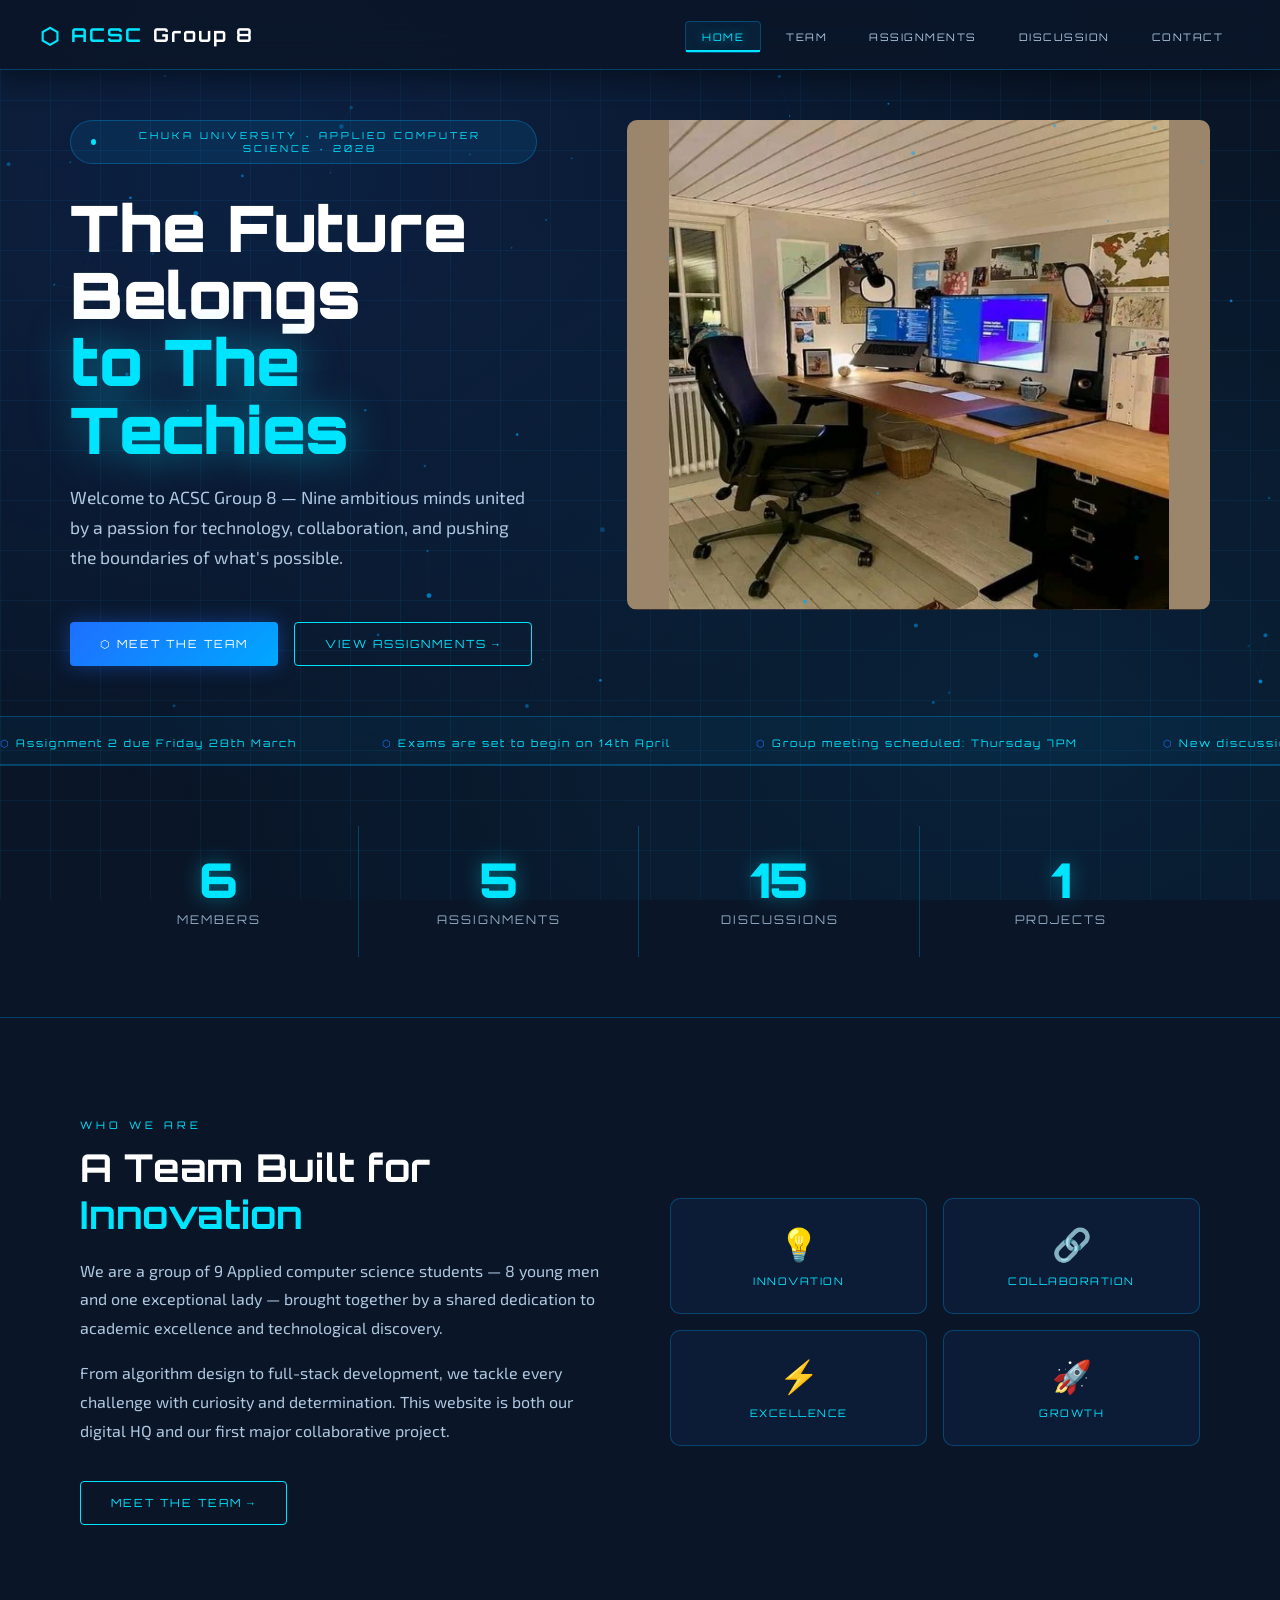
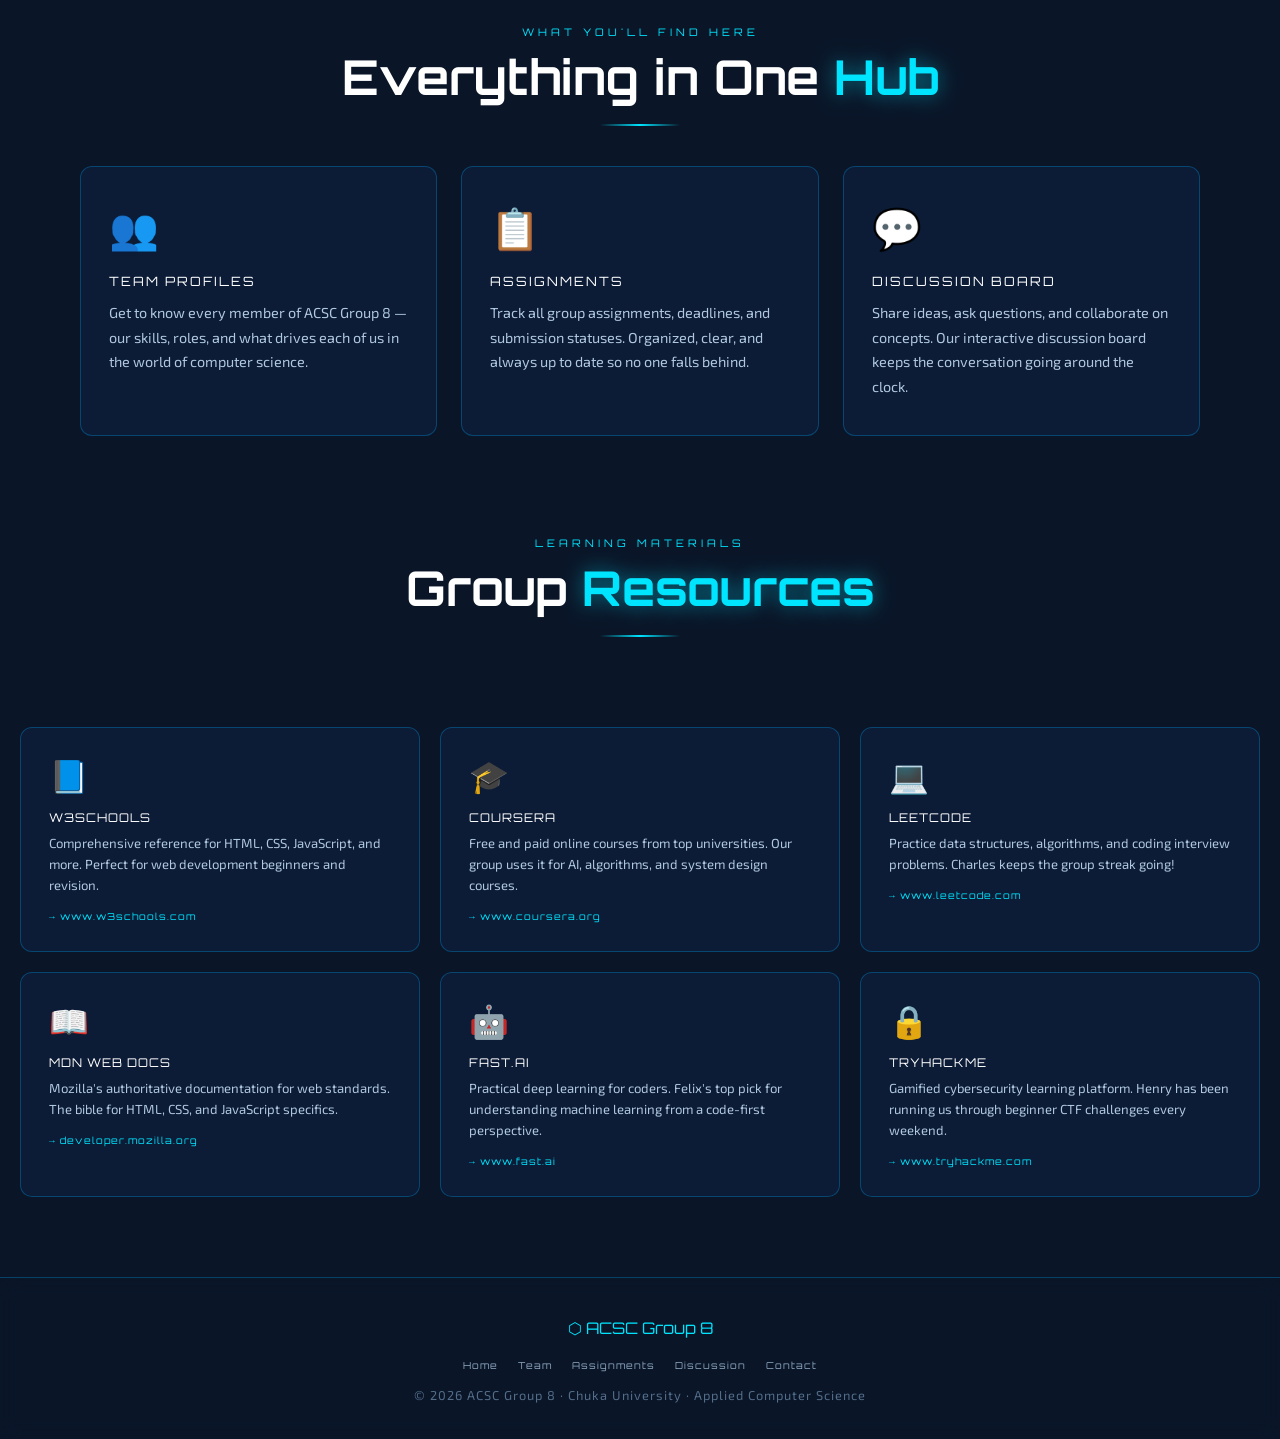
==== home/index.html @ db9ce021 "separated the pages into their own directories" ====
<!DOCTYPE html>
<html lang="en">
<head>
  <meta charset="UTF-8" />
  <meta name="viewport" content="width=device-width, initial-scale=1.0"/>
  <title>ACSC Group 8 | Home</title>
  <link rel="stylesheet" href="../style.css"/>
  <link rel="stylesheet" href="./home.css"/>
  
</head>
<body>

<!-- LOADING SCREEN -->
<div id="loading-screen">
  <div class="loader-hex">⬡</div>
  <div class="loader-text">INITIALIZING Website...</div>
  <div class="loader-bar"><div class="loader-bar-fill"></div></div>
</div>

<!-- NAVBAR -->
<nav>
  <a href="../home/index.html" class="nav-logo">ACSC<span>Group 8</span></a>
  <ul class="nav-links">
    <li><a href="../home/index.html" class="active">Home</a></li>
    <li><a href="../team/team.html">Team</a></li>
    <li><a href="../assignments/assignments.html">Assignments</a></li>
    <li><a href="../discussion/discussion.html">Discussion</a></li>
    <li><a href="../contact/contact.html">Contact</a></li>
  </ul>
  <div class="nav-hamburger">
    <span></span><span></span><span></span>
  </div>
</nav>

<main>
  <!-- HERO -->
  <section class="hero">
    <canvas id="hero-canvas"></canvas>
    <div class="hero-content">
      <div class="hero-badge">Chuka University · Applied Computer Science · 2028</div>
      <h1 class="hero-title">
        The Future Belongs<br>
        <span class="line-cyan">to The Techies</span>
      </h1>
      <p class="hero-subtitle">
        Welcome to ACSC Group 8 — Nine ambitious minds united by a passion for technology, 
        collaboration, and pushing the boundaries of what's possible.
      </p>
      <div class="hero-buttons">
        <a href="../team/team.html" class="btn btn-primary">⬡ Meet the Team</a>
        <a href="../assignments/assignments.html" class="btn btn-outline">View Assignments →</a>
      </div>
    </div>

    <div class="hero-right">
      <img class="hero-image" src="../images/d.PNG"/>
    </div>
   
  </section>

  <!-- TICKER -->
  <div class="ticker-wrap">
    <div class="ticker-content">
      <span class="ticker-item">Assignment 2 due Friday 28th March</span>
      <span class="ticker-item">Exams are set to begin on 14th April</span>
      <span class="ticker-item">Group meeting scheduled: Thursday 7PM</span>
      <span class="ticker-item">New discussion thread: Data Structures Review</span>
      <span class="ticker-item">Project milestone 1 completed ✓</span>
      <span class="ticker-item">CAT results posted on student portal</span>
      <span class="ticker-item">Welcome to ACSc Group 8 Official Website</span>
    </div>
  </div>

  <!-- STATS -->
  <section class="stats-section">
    <div class="container">
      <div class="stats-grid">
        <div class="stat-item reveal">
          <div class="stat-number"><span data-counter="9">0</span></div>
          <div class="stat-label">Members</div>
        </div>
        <div class="stat-item reveal" data-delay="100">
          <div class="stat-number"><span data-counter="8">0</span></div>
          <div class="stat-label">Assignments</div>
        </div>
        <div class="stat-item reveal" data-delay="200">
          <div class="stat-number"><span data-counter="24">0</span></div>
          <div class="stat-label">Discussions</div>
        </div>
        <div class="stat-item reveal" data-delay="300">
          <div class="stat-number"><span data-counter="3">0</span></div>
          <div class="stat-label">Projects</div>
        </div>
      </div>
    </div>
  </section>

  <!-- ABOUT PREVIEW -->
  <section class="page-section">
    <div class="container">
      <div class="about-preview">
        <div class="about-text reveal">
          <span class="section-tag">Who We Are</span>
          <h2>A Team Built for <span class="text-cyan">Innovation</span></h2>
          <p>We are a group of 9 Applied computer science students — 8 young men and one exceptional lady — brought together by a shared dedication to academic excellence and technological discovery.</p>
          <p>From algorithm design to full-stack development, we tackle every challenge with curiosity and determination. This website is both our digital HQ and our first major collaborative project.</p>
          <a href="team.html" class="btn btn-outline" style="margin-top:20px">Meet the Team →</a>
        </div>
        <div class="about-visual reveal" data-delay="200">
          <div class="about-card">
            <div class="about-card-icon">💡</div>
            <div class="about-card-title">Innovation</div>
          </div>
          <div class="about-card">
            <div class="about-card-icon">🔗</div>
            <div class="about-card-title">Collaboration</div>
          </div>
          <div class="about-card">
            <div class="about-card-icon">⚡</div>
            <div class="about-card-title">Excellence</div>
          </div>
          <div class="about-card">
            <div class="about-card-icon">🚀</div>
            <div class="about-card-title">Growth</div>
          </div>
        </div>
      </div>
    </div>
  </section>

  <!-- FEATURES -->
  <section class="page-section" style="padding-top:0">
    <div class="container">
      <div class="section-header reveal">
        <span class="section-tag">What You'll Find Here</span>
        <h2 class="section-title">Everything in One <span class="highlight">Hub</span></h2>
        <div class="section-line"></div>
      </div>
      <div class="features-grid">
        <div class="feature-card reveal">
          <span class="feature-icon">👥</span>
          <div class="feature-title">Team Profiles</div>
          <p class="feature-desc">Get to know every member of ACSC Group 8 — our skills, roles, and what drives each of us in the world of computer science.</p>
        </div>
        <div class="feature-card reveal" data-delay="150">
          <span class="feature-icon">📋</span>
          <div class="feature-title">Assignments</div>
          <p class="feature-desc">Track all group assignments, deadlines, and submission statuses. Organized, clear, and always up to date so no one falls behind.</p>
        </div>
        <div class="feature-card reveal" data-delay="300">
          <span class="feature-icon">💬</span>
          <div class="feature-title">Discussion Board</div>
          <p class="feature-desc">Share ideas, ask questions, and collaborate on concepts. Our interactive discussion board keeps the conversation going around the clock.</p>
        </div>
      </div>
    </div>
  </section>

  <!-- RESOURCES SECTION -->
    <div class="section-header reveal">
      <span class="section-tag">Learning Materials</span>
      <h2 class="section-title">Group <span class="highlight">Resources</span></h2>
      <div class="section-line"></div>
    </div>

    <div class="resources-grid">
      <a href="#" class="resource-card reveal">
        <span class="resource-icon">📘</span>
        <div class="resource-name">W3Schools</div>
        <p class="resource-desc">Comprehensive reference for HTML, CSS, JavaScript, and more. Perfect for web development beginners and revision.</p>
        <span class="resource-link">→ www.w3schools.com</span>
      </a>

      <a href="#" class="resource-card reveal" data-delay="100">
        <span class="resource-icon">🎓</span>
        <div class="resource-name">Coursera</div>
        <p class="resource-desc">Free and paid online courses from top universities. Our group uses it for AI, algorithms, and system design courses.</p>
        <span class="resource-link">→ www.coursera.org</span>
      </a>

      <a href="#" class="resource-card reveal" data-delay="200">
        <span class="resource-icon">💻</span>
        <div class="resource-name">LeetCode</div>
        <p class="resource-desc">Practice data structures, algorithms, and coding interview problems. Charles keeps the group streak going!</p>
        <span class="resource-link">→ www.leetcode.com</span>
      </a>

      <a href="#" class="resource-card reveal" data-delay="100">
        <span class="resource-icon">📖</span>
        <div class="resource-name">MDN Web Docs</div>
        <p class="resource-desc">Mozilla's authoritative documentation for web standards. The bible for HTML, CSS, and JavaScript specifics.</p>
        <span class="resource-link">→ developer.mozilla.org</span>
      </a>

      <a href="#" class="resource-card reveal" data-delay="200">
        <span class="resource-icon">🤖</span>
        <div class="resource-name">Fast.ai</div>
        <p class="resource-desc">Practical deep learning for coders. Felix's top pick for understanding machine learning from a code-first perspective.</p>
        <span class="resource-link">→ www.fast.ai</span>
      </a>

      <a href="#" class="resource-card reveal" data-delay="300">
        <span class="resource-icon">🔒</span>
        <div class="resource-name">TryHackMe</div>
        <p class="resource-desc">Gamified cybersecurity learning platform. Henry has been running us through beginner CTF challenges every weekend.</p>
        <span class="resource-link">→ www.tryhackme.com</span>
      </a>
    </div>
</main>

<!-- FOOTER -->
<footer>
  <span class="footer-logo">⬡ ACSC Group 8</span>
  <ul class="footer-links">
    <li><a href="index.html">Home</a></li>
    <li><a href="../team/team.html">Team</a></li>
    <li><a href="../assignments/assignments.html">Assignments</a></li>
    <li><a href="../discussion/discussion.html">Discussion</a></li>
    <li><a href="../contact//contact.html">Contact</a></li>
  </ul>
  <p>© 2026 ACSC Group 8 · Chuka University · Applied Computer Science </p>
</footer>

<script src="../script.js"></script>
<script>
  initParticles('hero-canvas');
</script>
</body>
</html>
---- style.css ----
/* ============================================
   NEXGEN CS GROUP - Shared Stylesheet
   Colors: Blue, Slate, White | Futuristic Theme
   ============================================ */

@import url('https://fonts.googleapis.com/css2?family=Orbitron:wght@400;600;700;900&family=Exo+2:wght@300;400;500;600&display=swap');

:root {
  --blue-deep: #0a1628;
  --blue-dark: #0d1f3c;
  --blue-mid: #1a3a6b;
  --blue-bright: #1e6fff;
  --blue-electric: #00a8ff;
  --blue-glow: #4fc3f7;
  --slate-dark: #1c2b3a;
  --slate-mid: #2d4a6b;
  --slate-light: #546e8a;
  --slate-pale: #8fa8c0;
  --white: #ffffff;
  --white-dim: #e8f4ff;
  --white-muted: #b0c8e0;
  --accent-cyan: #00e5ff;
  --accent-gold: #ffd54f;
  --grid-line: rgba(0, 168, 255, 0.08);
  --glow-shadow: 0 0 20px rgba(0, 168, 255, 0.1);
  --card-bg: rgba(13, 31, 60, 0.7);
  --glass: rgba(26, 58, 107, 0.3);
  --border-glow: rgba(0, 168, 255, 0.3);
  --font-display: 'Orbitron', monospace;
  --font-body: 'Exo 2', sans-serif;
}

* {
  margin: 0;
  padding: 0;
  box-sizing: border-box;
}

html {
  scroll-behavior: smooth;
}

body {
  font-family: var(--font-body);
  background-color: var(--blue-deep);
  color: var(--white-dim);
  min-height: 100vh;
  overflow-x: hidden;
  position: relative;
}

/* ---- ANIMATED GRID BACKGROUND ---- */
body::before {
  content: '';
  position: fixed;
  inset: 0;
  background-image:
    linear-gradient(var(--grid-line) 1px, transparent 0.5px),
    linear-gradient(90deg, var(--grid-line) 1px, transparent 0.5px);
  background-size: 50px 50px;
  
  pointer-events: none;
  z-index: 0;
}

body::after {
  content: '';
  position: fixed;
  inset: 0;
  background: radial-gradient(ellipse at 20% 20%, rgba(30, 111, 255, 0.12) 0%, transparent 60%),
              radial-gradient(ellipse at 80% 80%, rgba(0, 168, 255, 0.08) 0%, transparent 60%);
  pointer-events: none;
  z-index: 0;
}

@keyframes gridMove {
  0% { transform: translate(0, 0); }
  100% { transform: translate(50px, 50px); }
}

/* ---- NAVBAR ---- */
nav {
  position: fixed;
  top: 0;
  left: 0;
  right: 0;
  z-index: 1000;
  display: flex;
  align-items: center;
  justify-content: space-between;
  padding: 0 40px;
  height: 70px;
  background: rgba(10, 22, 40, 0.9);
  backdrop-filter: blur(20px);
  border-bottom: 1px solid var(--border-glow);
  box-shadow: 0 4px 30px rgba(0, 0, 0, 0.5);
}

.nav-logo {
  font-family: var(--font-display);
  font-size: 1.2rem;
  font-weight: 700;
  color: var(--accent-cyan);
  text-decoration: none;
  letter-spacing: 2px;
  display: flex;
  align-items: center;
  gap: 10px;
}

.nav-logo span {
  color: var(--white);
}

.nav-logo::before {
  content: '⬡';
  font-size: 1.4rem;
  animation: pulse 2s ease-in-out infinite;
}

@keyframes pulse {
  0%, 100% { opacity: 1; transform: scale(1); }
  50% { opacity: 0.6; transform: scale(0.9); }
}

.nav-links {
  display: flex;
  list-style: none;
  gap: 8px;
}

.nav-links a {
  font-family: var(--font-display);
  font-size: 0.65rem;
  letter-spacing: 1.5px;
  color: var(--white-muted);
  text-decoration: none;
  padding: 8px 16px;
  border: 1px solid transparent;
  border-radius: 4px;
  transition: all 0.3s ease;
  text-transform: uppercase;
  position: relative;
  overflow: hidden;
}

.nav-links a::before {
  content: '';
  position: absolute;
  bottom: 0;
  left: 0;
  width: 0;
  height: 2px;
  background: var(--accent-cyan);
  transition: width 0.3s ease;
}

.nav-links a:hover::before,
.nav-links a.active::before {
  width: 100%;
}

.nav-links a:hover,
.nav-links a.active {
  color: var(--accent-cyan);
  border-color: var(--border-glow);
  background: rgba(0, 168, 255, 0.08);
  text-shadow: 0 0 10px rgba(0, 229, 255, 0.5);
}

.nav-hamburger {
  display: none;
  flex-direction: column;
  gap: 5px;
  cursor: pointer;
  padding: 5px;
}

.nav-hamburger span {
  display: block;
  width: 25px;
  height: 2px;
  background: var(--accent-cyan);
  transition: all 0.3s;
}

/* ---- MAIN CONTENT WRAPPER ---- */
main {
  position: relative;
  z-index: 1;
  padding-top: 70px;
  min-height: 100vh;
}

/* ---- SECTION HEADERS ---- */
.section-header {
  text-align: center;
  margin-bottom: 40px;
}

.section-tag {
  font-family: var(--font-display);
  font-size: 0.65rem;
  letter-spacing: 4px;
  color: var(--accent-cyan);
  text-transform: uppercase;
  display: block;
  margin-bottom: 12px;
}

.section-title {
  font-family: var(--font-display);
  font-size: clamp(1.8rem, 4vw, 3rem);
  font-weight: 700;
  color: var(--white);
  line-height: 1.1;
}

.section-title .highlight {
  color: var(--accent-cyan);
  text-shadow: 0 0 20px rgba(0, 229, 255, 0.5);
}

.section-line {
  width: 80px;
  height: 2px;
  background: linear-gradient(90deg, transparent, var(--accent-cyan), transparent);
  margin: 20px auto 0;
}

/* ---- GLASS CARDS ---- */
.card {
  background: var(--card-bg);
  border: 1px solid var(--border-glow);
  border-radius: 12px;
  padding: 30px;
  backdrop-filter: blur(10px);
  transition: all 0.4s ease;
  position: relative;
  overflow: hidden;
}

.card::before {
  content: '';
  position: absolute;
  top: 0;
  left: 0;
  right: 0;
  height: 2px;
  background: linear-gradient(90deg, transparent, var(--accent-cyan), transparent);
  opacity: 0;
  transition: opacity 0.4s;
}

.card:hover {
  border-color: var(--blue-glow);
  box-shadow: var(--glow-shadow), 0 8px 40px rgba(0,0,0,0.4);
  transform: translateY(-4px);
}

.card:hover::before {
  opacity: 1;
}

/* ---- BUTTONS ---- */
.btn {
  font-family: var(--font-display);
  font-size: 0.7rem;
  letter-spacing: 2px;
  text-transform: uppercase;
  padding: 14px 30px;
  border-radius: 4px;
  border: none;
  cursor: pointer;
  text-decoration: none;
  display: inline-flex;
  align-items: center;
  gap: 10px;
  transition: all 0.3s ease;
  position: relative;
  overflow: hidden;
}

.btn-primary {
  background: linear-gradient(135deg, var(--blue-bright), var(--blue-electric));
  color: white;
  box-shadow: 0 0 20px rgba(30, 111, 255, 0.4);
}

.btn-primary:hover {
  box-shadow: 0 0 35px rgba(30, 111, 255, 0.3), 0 4px 15px rgba(0,0,0,0.3);
  
}

.btn-outline {
  background: transparent;
  color: var(--accent-cyan);
  border: 1px solid var(--accent-cyan);
}

.btn-outline:hover {
  background: rgba(0, 229, 255, 0.1);
  box-shadow: 0 0 20px rgba(0, 229, 255, 0.2);
}

/* ---- FOOTER ---- */
footer {
  position: relative;
  z-index: 1;
  text-align: center;
  padding: 40px;
  border-top: 1px solid var(--border-glow);
  background: rgba(10, 22, 40, 0.8);
  backdrop-filter: blur(10px);
}

footer p {
  font-size: 0.8rem;
  color: var(--slate-light);
  letter-spacing: 1px;
}

footer .footer-logo {
  font-family: var(--font-display);
  font-size: 1rem;
  color: var(--accent-cyan);
  margin-bottom: 12px;
  display: block;
}

footer .footer-links {
  display: flex;
  justify-content: center;
  gap: 20px;
  margin: 15px 0;
  list-style: none;
}

footer .footer-links a {
  font-size: 0.75rem;
  color: var(--slate-pale);
  text-decoration: none;
  transition: color 0.3s;
  letter-spacing: 1px;
  font-family: var(--font-display);
  font-size: 0.6rem;
}

footer .footer-links a:hover {
  color: var(--accent-cyan);
}

/* ---- ANIMATIONS ---- */
@keyframes fadeInUp {
  from { opacity: 0; transform: translateY(30px); }
  to { opacity: 1; transform: translateY(0); }
}

@keyframes fadeInLeft {
  from { opacity: 0; transform: translateX(-30px); }
  to { opacity: 1; transform: translateX(0); }
}

@keyframes fadeInRight {
  from { opacity: 0; transform: translateX(30px); }
  to { opacity: 1; transform: translateX(0); }
}

@keyframes scanline {
  0% { transform: translateY(-100%); }
  100% { transform: translateY(100vh); }
}

@keyframes float {
  0%, 100% { transform: translateY(0px); }
  50% { transform: translateY(-10px); }
}

@keyframes glitch {
  0%, 100% { text-shadow: 0 0 10px var(--accent-cyan); transform: translateX(0); }
  20% { text-shadow: -2px 0 rgba(255,0,0,0.6), 2px 0 rgba(0,255,255,0.6); transform: translateX(-2px); }
  40% { text-shadow: 2px 0 rgba(255,0,0,0.6), -2px 0 rgba(0,255,255,0.6); transform: translateX(2px); }
  60% { text-shadow: 0 0 10px var(--accent-cyan); transform: translateX(0); }
}

@keyframes spin {
  from { transform: rotate(0deg); }
  to { transform: rotate(360deg); }
}

@keyframes blink {
  0%, 100% { opacity: 1; }
  50% { opacity: 0; }
}

/* ---- SCROLL REVEAL CLASSES ---- */
.reveal {
  opacity: 0;
  transform: translateY(30px);
  transition: all 0.7s ease;
}
.reveal.visible {
  opacity: 1;
  transform: translateY(0);
}

/* ---- UTILITY ---- */
.container {
  max-width: 1200px;
  margin: 0 auto;
  padding: 0 40px;
}

.page-section {
  padding: 100px 0;
}

.text-cyan { color: var(--accent-cyan); }
.text-muted { color: var(--slate-pale); }

/* ---- RESPONSIVE ---- */
@media (max-width: 768px) {
  nav { padding: 0 20px; }
  .container { padding: 0 20px; }
  .page-section { padding: 60px 0; }
  
  .nav-links {
    display: none;
    position: absolute;
    top: 70px;
    left: 0;
    right: 0;
    flex-direction: column;
    background: rgba(10, 22, 40, 0.98);
    padding: 20px;
    border-bottom: 1px solid var(--border-glow);
  }
  
  .nav-links.open {
    display: flex;
  }
  
  .nav-hamburger {
    display: flex;
  }
}

/* ---- SCROLLBAR ---- */
::-webkit-scrollbar { width: 6px; }
::-webkit-scrollbar-track { background: var(--blue-deep); }
::-webkit-scrollbar-thumb { background: var(--blue-mid); border-radius: 3px; }
::-webkit-scrollbar-thumb:hover { background: var(--blue-electric); }

/* ---- LOADING SCREEN ---- */
#loading-screen {
  position: fixed;
  inset: 0;
  background: var(--blue-deep);
  z-index: 9999;
  display: flex;
  flex-direction: column;
  align-items: center;
  justify-content: center;
  transition: opacity 0.5s ease, visibility 0.5s ease;
}

#loading-screen.hidden {
  opacity: 0;
  visibility: hidden;
}

.loader-hex {
  font-size: 4rem;
  color: var(--accent-cyan);
  animation: spin 2s linear infinite;
  margin-bottom: 20px;
}

.loader-text {
  font-family: var(--font-display);
  font-size: 0.7rem;
  letter-spacing: 4px;
  color: var(--slate-pale);
  animation: blink 1s ease infinite;
}

.loader-bar {
  width: 200px;
  height: 2px;
  background: var(--slate-dark);
  margin-top: 20px;
  border-radius: 2px;
  overflow: hidden;
}

.loader-bar-fill {
  height: 100%;
  background: linear-gradient(90deg, var(--blue-bright), var(--accent-cyan));
  animation: loadFill 1.5s ease forwards;
}

@keyframes loadFill {
  from { width: 0; }
  to { width: 100%; }
}
---- home/home.css ----
.hero {
      min-height: screen;
      display: flex;
      align-items: start;
      justify-content: center;
	  gap: 30px;
      position: relative;
      overflow: hidden;
      padding: 20px 40px;
    }

    #hero-canvas {
      position: absolute;
      inset: 0;
      width: 100%;
      height: 100%;
    }

    .hero-content {
      position: relative;
      z-index: 2;
      text-align: center;
      max-width: 900px;
	  padding: 30px;
	  display: flex;
	  flex-direction:column;
	  align-items: start;
    }

    .hero-badge {
      display: inline-flex;
      align-items: center;
      gap: 8px;
      background: rgba(0, 168, 255, 0.1);
      border: 1px solid var(--border-glow);
      border-radius: 50px;
      padding: 8px 20px;
      font-family: var(--font-display);
      font-size: 0.6rem;
      letter-spacing: 3px;
      color: var(--accent-cyan);
      text-transform: uppercase;
      margin-bottom: 30px;
      animation: fadeInUp 0.8s ease both;
    }

    .hero-badge::before {
      content: '';
      width: 6px;
      height: 6px;
      background: var(--accent-cyan);
      border-radius: 50%;
      animation: pulse 1.5s ease infinite;
    }

    .hero-title {
      font-family: var(--font-display);
      font-size: clamp(2.5rem, 7vw, 4rem);
      font-weight: 900;
      color: var(--white);
      line-height: 1.05;
      margin-bottom: 20px;
      animation: fadeInUp 0.8s 0.2s ease both;
	  text-align: left;
    }

    .hero-title .line-cyan {
      display: block;
      color: var(--accent-cyan);
      text-shadow: 0 0 40px rgba(0, 229, 255, 0.5);
      animation: glitch 8s 3s ease infinite;
    }

    .hero-subtitle {
      font-size: 1.1rem;
      color: var(--white-muted);
      margin-bottom: 50px;
      line-height: 1.7;
      max-width: 600px;
      margin-left: auto;
      margin-right: auto;
      animation: fadeInUp 0.8s 0.4s ease both;
	  text-align: left;
    }

    .hero-buttons {
      display: flex;
      gap: 16px;
      justify-content: center;
      flex-wrap: wrap;
      animation: fadeInUp 0.8s 0.6s ease both;
    }

    .hero-scroll {
      position: absolute;
      bottom: 40px;
      left: 50%;
      transform: translateX(-50%);
      z-index: 2;
      display: flex;
      flex-direction: column;
      align-items: center;
      gap: 8px;
      animation: float 2s ease-in-out infinite;
    }

    .hero-scroll span {
      font-family: var(--font-display);
      font-size: 0.55rem;
      letter-spacing: 3px;
      color: var(--slate-pale);
      text-transform: uppercase;
    }

    .hero-right{
		display:flex;
		padding:30px;
		max-height:550px;
	}
	.hero-image{
		border-radius: 10px;
	}

    @keyframes bounce {
      0%, 100% { transform: rotate(45deg) translate(0,0); opacity: 1; }
      50% { transform: rotate(45deg) translate(4px, 4px); opacity: 0.5; }
    }

    /* ---- STATS ---- */
    .stats-section {
      padding: 60px 0;
      border-top: 1px solid var(--border-glow);
      border-bottom: 1px solid var(--border-glow);
    }

    .stats-grid {
      display: grid;
      grid-template-columns: repeat(4, 1fr);
      gap: 2px;
    }

    .stat-item {
      text-align: center;
      padding: 30px;
      border-right: 1px solid var(--border-glow);
    }

    .stat-item:last-child { border-right: none; }

    .stat-number {
      font-family: var(--font-display);
      font-size: 3rem;
      font-weight: 900;
      color: var(--accent-cyan);
      text-shadow: 0 0 20px rgba(0, 229, 255, 0.4);
      line-height: 1;
      margin-bottom: 8px;
    }

    .stat-label {
      font-size: 0.75rem;
      letter-spacing: 2px;
      color: var(--slate-pale);
      text-transform: uppercase;
      font-family: var(--font-display);
    }

    /* ---- ABOUT PREVIEW ---- */
    .about-preview {
      display: grid;
      grid-template-columns: 1fr 1fr;
      gap: 60px;
      align-items: center;
    }

    .about-text h2 {
      font-family: var(--font-display);
      font-size: clamp(1.5rem, 3vw, 2.5rem);
      color: var(--white);
      margin-bottom: 20px;
      line-height: 1.2;
    }

    .about-text p {
      color: var(--white-muted);
      line-height: 1.8;
      margin-bottom: 16px;
    }

    .about-visual {
      display: grid;
      grid-template-columns: 1fr 1fr;
      gap: 16px;
    }

    .about-card {
      background: var(--card-bg);
      border: 1px solid var(--border-glow);
      border-radius: 10px;
      padding: 25px 20px;
      text-align: center;
      transition: all 0.3s;
    }

    .about-card:hover {
      border-color: var(--accent-cyan);
      box-shadow: 0 0 20px rgba(0, 229, 255, 0.15);
      transform: translateY(-3px);
    }

    .about-card-icon {
      font-size: 2rem;
      margin-bottom: 10px;
    }

    .about-card-title {
      font-family: var(--font-display);
      font-size: 0.65rem;
      letter-spacing: 1.5px;
      color: var(--accent-cyan);
      text-transform: uppercase;
    }

    .about-card-span {
      grid-column: 1 / -1;
    }

    /* ---- FEATURES ---- */
    .features-grid {
      display: grid;
      grid-template-columns: repeat(3, 1fr);
      gap: 24px;
    }

    .feature-card {
      background: var(--card-bg);
      border: 1px solid var(--border-glow);
      border-radius: 12px;
      padding: 36px 28px;
      transition: all 0.4s;
      position: relative;
      overflow: hidden;
    }

    .feature-card::after {
      content: '';
      position: absolute;
      bottom: 0;
      left: 0;
      width: 0;
      height: 3px;
      background: linear-gradient(90deg, var(--blue-bright), var(--accent-cyan));
      transition: width 0.4s ease;
    }

    .feature-card:hover::after { width: 100%; }

    .feature-card:hover {
      border-color: var(--blue-glow);
      box-shadow: var(--glow-shadow);
      
    }

    .feature-icon {
      font-size: 2.5rem;
      margin-bottom: 20px;
      display: block;
    }

    .feature-title {
      font-family: var(--font-display);
      font-size: 0.8rem;
      letter-spacing: 2px;
      color: var(--white);
      text-transform: uppercase;
      margin-bottom: 12px;
    }

    .feature-desc {
      font-size: 0.9rem;
      color: var(--white-muted);
      line-height: 1.7;
    }

    /* ---- ANNOUNCEMENT TICKER ---- */
    .ticker-wrap {
      background: rgba(0, 168, 255, 0.05);
      border-top: 1px solid var(--border-glow);
      border-bottom: 1px solid var(--border-glow);
      padding: 14px 0;
      overflow: hidden;
      white-space: nowrap;
    }

    .ticker-content {
      display: inline-block;
      animation: ticker 25s linear infinite;
      font-family: var(--font-display);
      font-size: 0.65rem;
      letter-spacing: 2px;
      color: var(--accent-cyan);
    }

    .ticker-item {
      margin-right: 80px;
    }

    .ticker-item::before {
      content: '⬡ ';
      color: var(--blue-bright);
    }

    @keyframes ticker {
      from { transform: translateX(100vw); }
      to { transform: translateX(-100%); }
    }

    @media (max-width: 768px) {
      .stats-grid { grid-template-columns: repeat(2, 1fr); }
      .stat-item { border-right: none; border-bottom: 1px solid var(--border-glow); }
      .about-preview { grid-template-columns: 1fr; gap: 40px; }
      .features-grid { grid-template-columns: 1fr; }
    }

	/* ---- RESOURCES ---- */
    .resources-grid {
      display: grid;
      grid-template-columns: repeat(3, 1fr);
      gap: 20px;
      margin-bottom: 30px;
	  padding: 50px 20px;
    }

    .resource-card {
      background: var(--card-bg);
      border: 1px solid var(--border-glow);
      border-radius: 12px;
      padding: 28px;
      transition: all 0.3s;
      text-decoration: none;
      display: block;
    }

    .resource-card:hover {
      border-color: var(--blue-glow);
      box-shadow: var(--glow-shadow);
	  
     
    }

    .resource-icon {
      font-size: 2rem;
      margin-bottom: 14px;
      display: block;
    }

    .resource-name {
      font-family: var(--font-display);
      font-size: 0.75rem;
      letter-spacing: 1px;
      color: var(--white);
      text-transform: uppercase;
      margin-bottom: 8px;
    }

    .resource-desc {
      font-size: 0.82rem;
      color: var(--white-muted);
      line-height: 1.6;
    }

    .resource-link {
      font-family: var(--font-display);
      font-size: 0.6rem;
      letter-spacing: 1px;
      color: var(--accent-cyan);
      margin-top: 14px;
      display: block;
    }

    @media (max-width: 768px) {
      .contact-layout { grid-template-columns: 1fr; }
      .form-row { grid-template-columns: 1fr; }
      .resources-grid { grid-template-columns: 1fr; }
    }
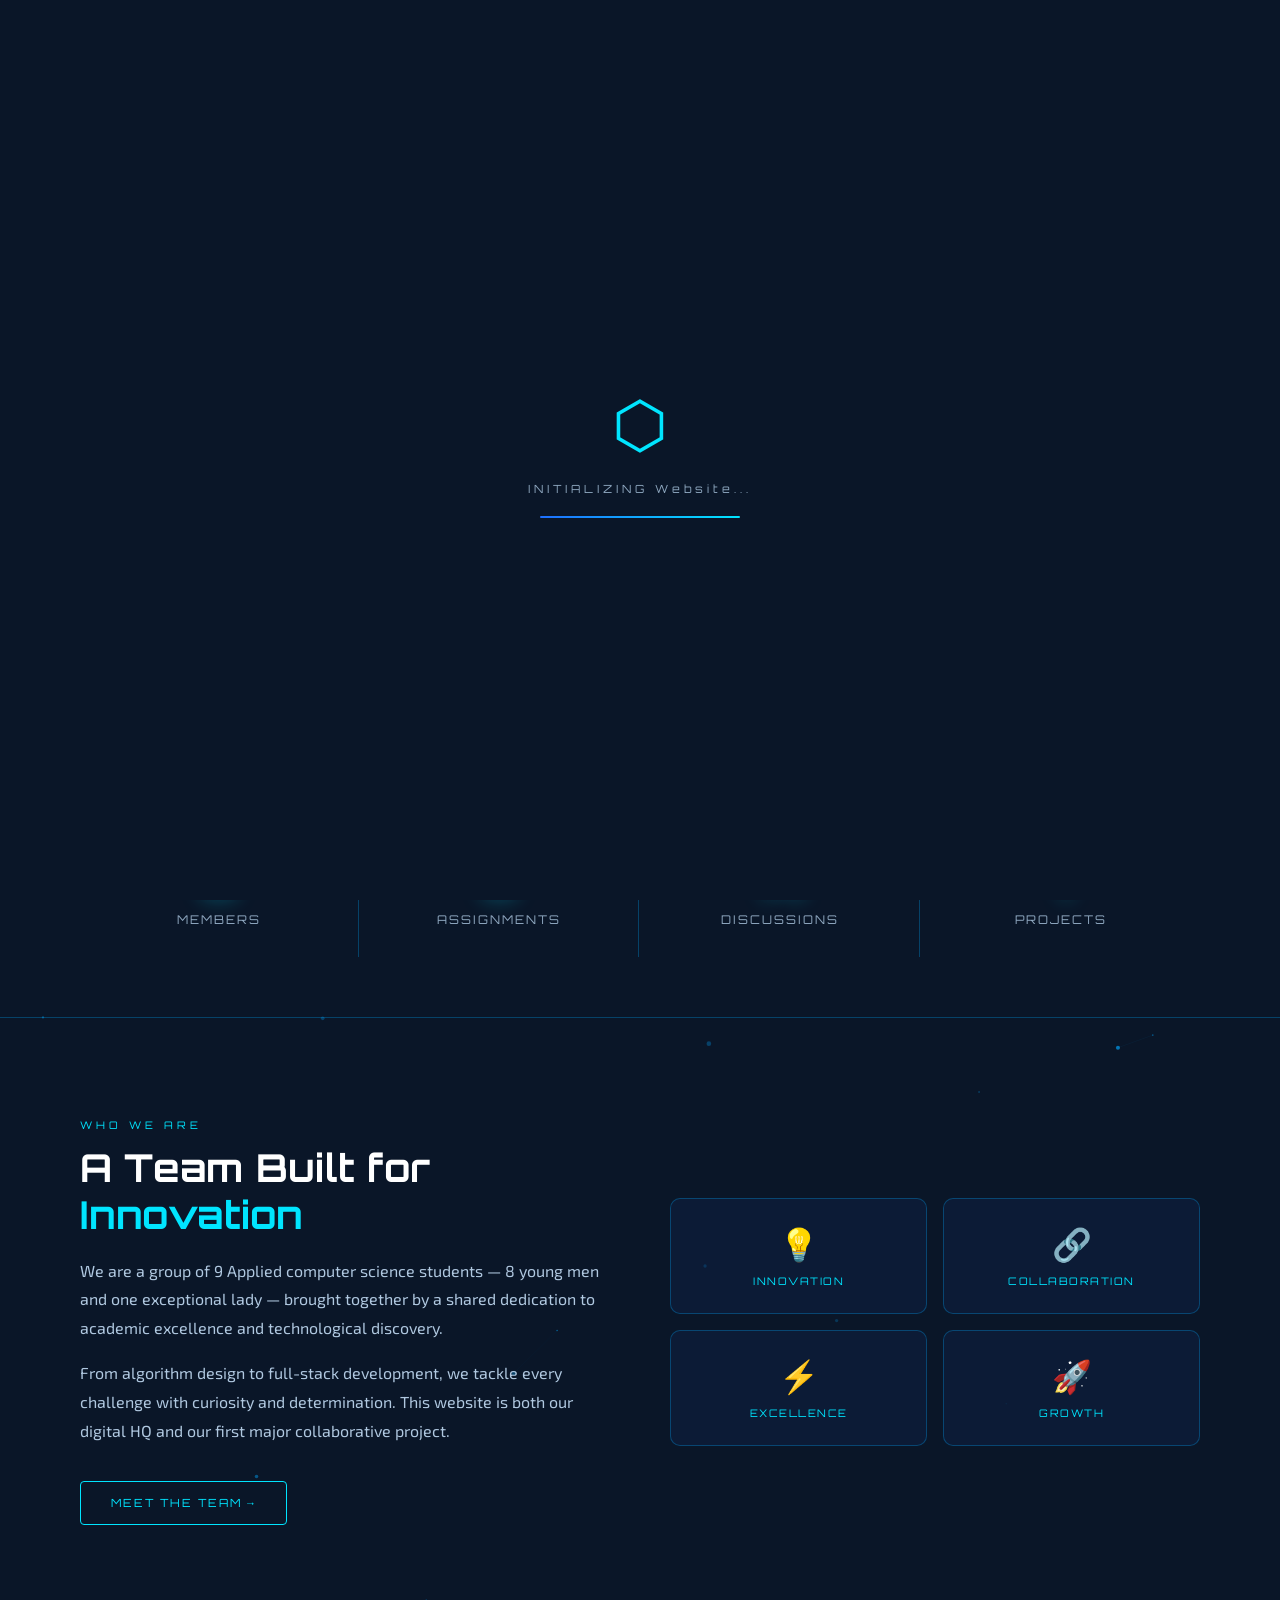
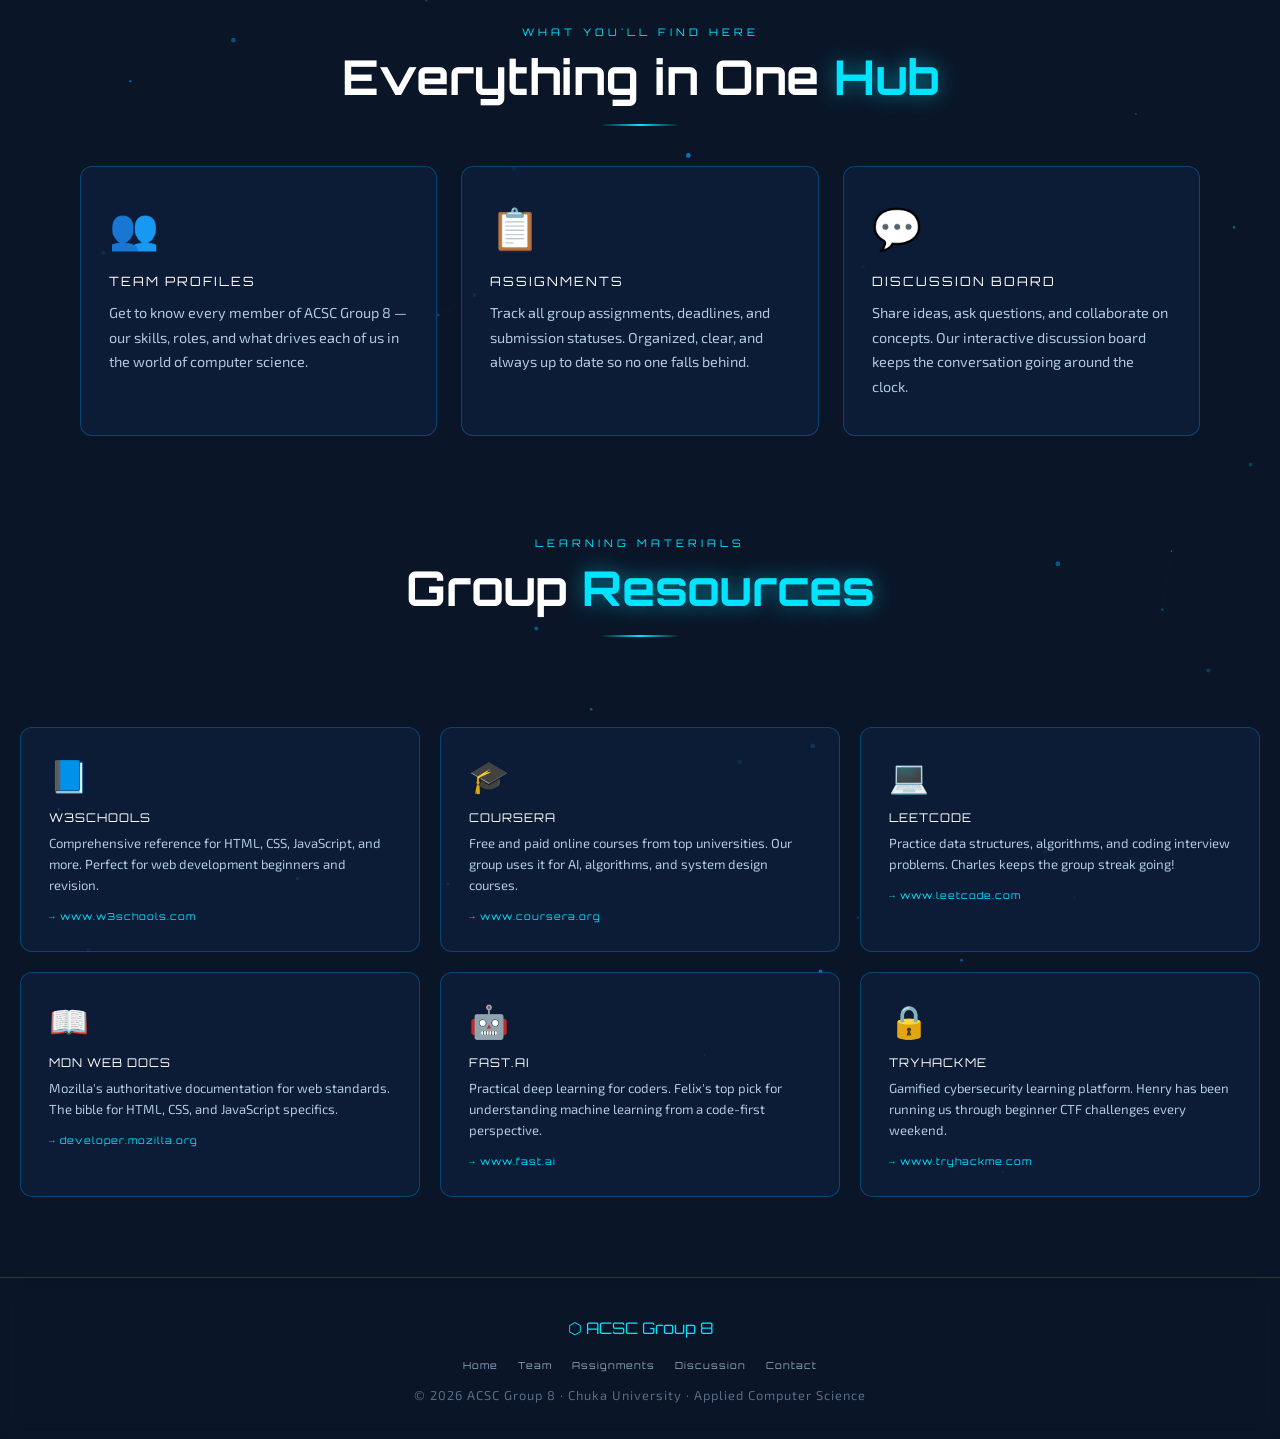
==== commit 6c887ed0: "rectified home and contacts pages" ====
--- a/home/index.html
+++ b/home/index.html
@@ -34,8 +34,9 @@
 
 <main>
   <!-- HERO -->
+    <canvas id="hero-canvas"></canvas>
   <section class="hero">
-    <canvas id="hero-canvas"></canvas>
+   
     <div class="hero-content">
       <div class="hero-badge">Chuka University · Applied Computer Science · 2028</div>
       <h1 class="hero-title">
--- a/style.css
+++ b/style.css
@@ -74,7 +74,7 @@
 }
 
 @keyframes gridMove {
-  0% { transform: translate(0, 0); }
+  0% { transform: translate(2px, 2px); }
   100% { transform: translate(50px, 50px); }
 }
 
@@ -115,7 +115,7 @@
 .nav-logo::before {
   content: '⬡';
   font-size: 1.4rem;
-  animation: pulse 2s ease-in-out infinite;
+  
 }
 
 @keyframes pulse {
@@ -446,7 +446,7 @@
 }
 
 /* ---- SCROLLBAR ---- */
-::-webkit-scrollbar { width: 6px; }
+::-webkit-scrollbar { width: 8px; }
 ::-webkit-scrollbar-track { background: var(--blue-deep); }
 ::-webkit-scrollbar-thumb { background: var(--blue-mid); border-radius: 3px; }
 ::-webkit-scrollbar-thumb:hover { background: var(--blue-electric); }
--- a/home/home.css
+++ b/home/home.css
@@ -86,7 +86,7 @@
     .hero-buttons {
       display: flex;
       gap: 16px;
-      justify-content: center;
+      justify-content: start;
       flex-wrap: wrap;
       animation: fadeInUp 0.8s 0.6s ease both;
     }
@@ -114,8 +114,9 @@
 
     .hero-right{
 		display:flex;
-		padding:30px;
+    padding:30px;
 		max-height:550px;
+   
 	}
 	.hero-image{
 		border-radius: 10px;
@@ -320,6 +321,8 @@
       .stat-item { border-right: none; border-bottom: 1px solid var(--border-glow); }
       .about-preview { grid-template-columns: 1fr; gap: 40px; }
       .features-grid { grid-template-columns: 1fr; }
+      .hero{ display:flex; flex-direction: column; padding: 0px 0px; }
+      .hero-right{display: none;}
     }
 
 	/* ---- RESOURCES ---- */
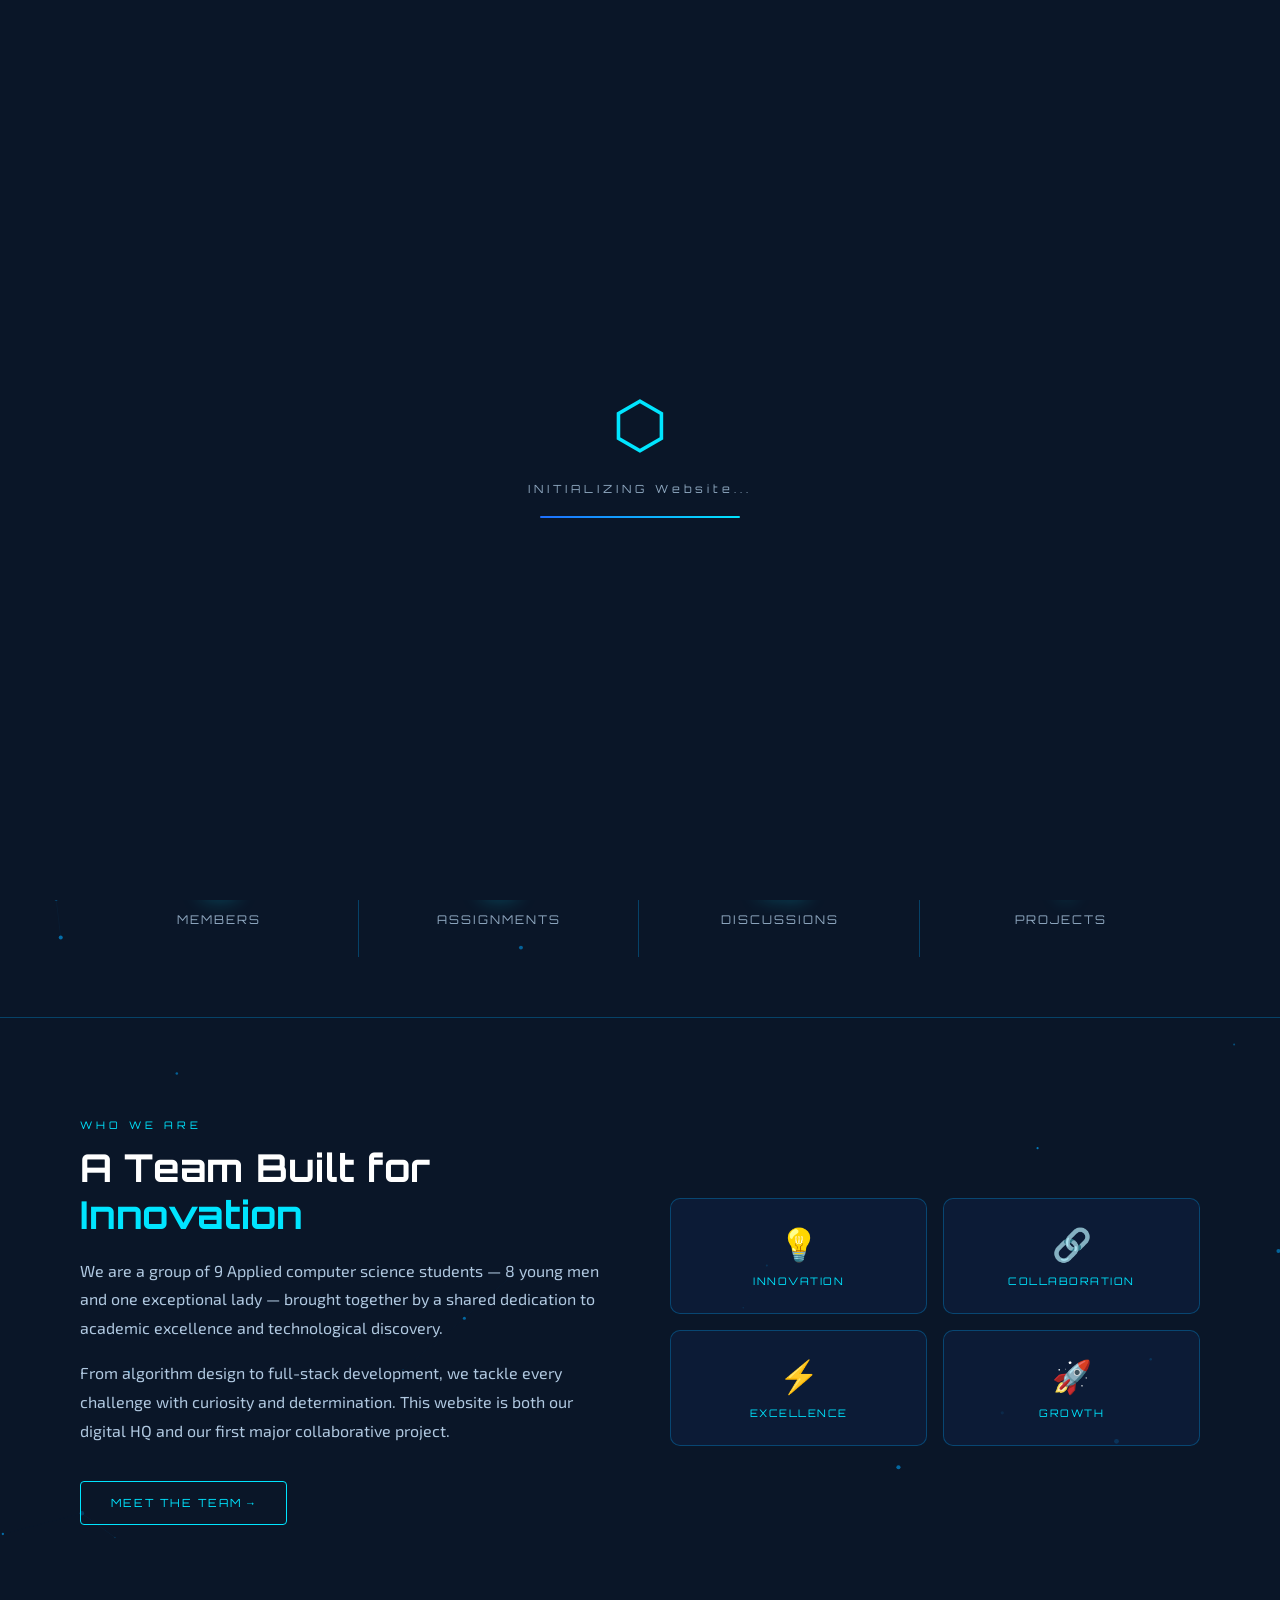
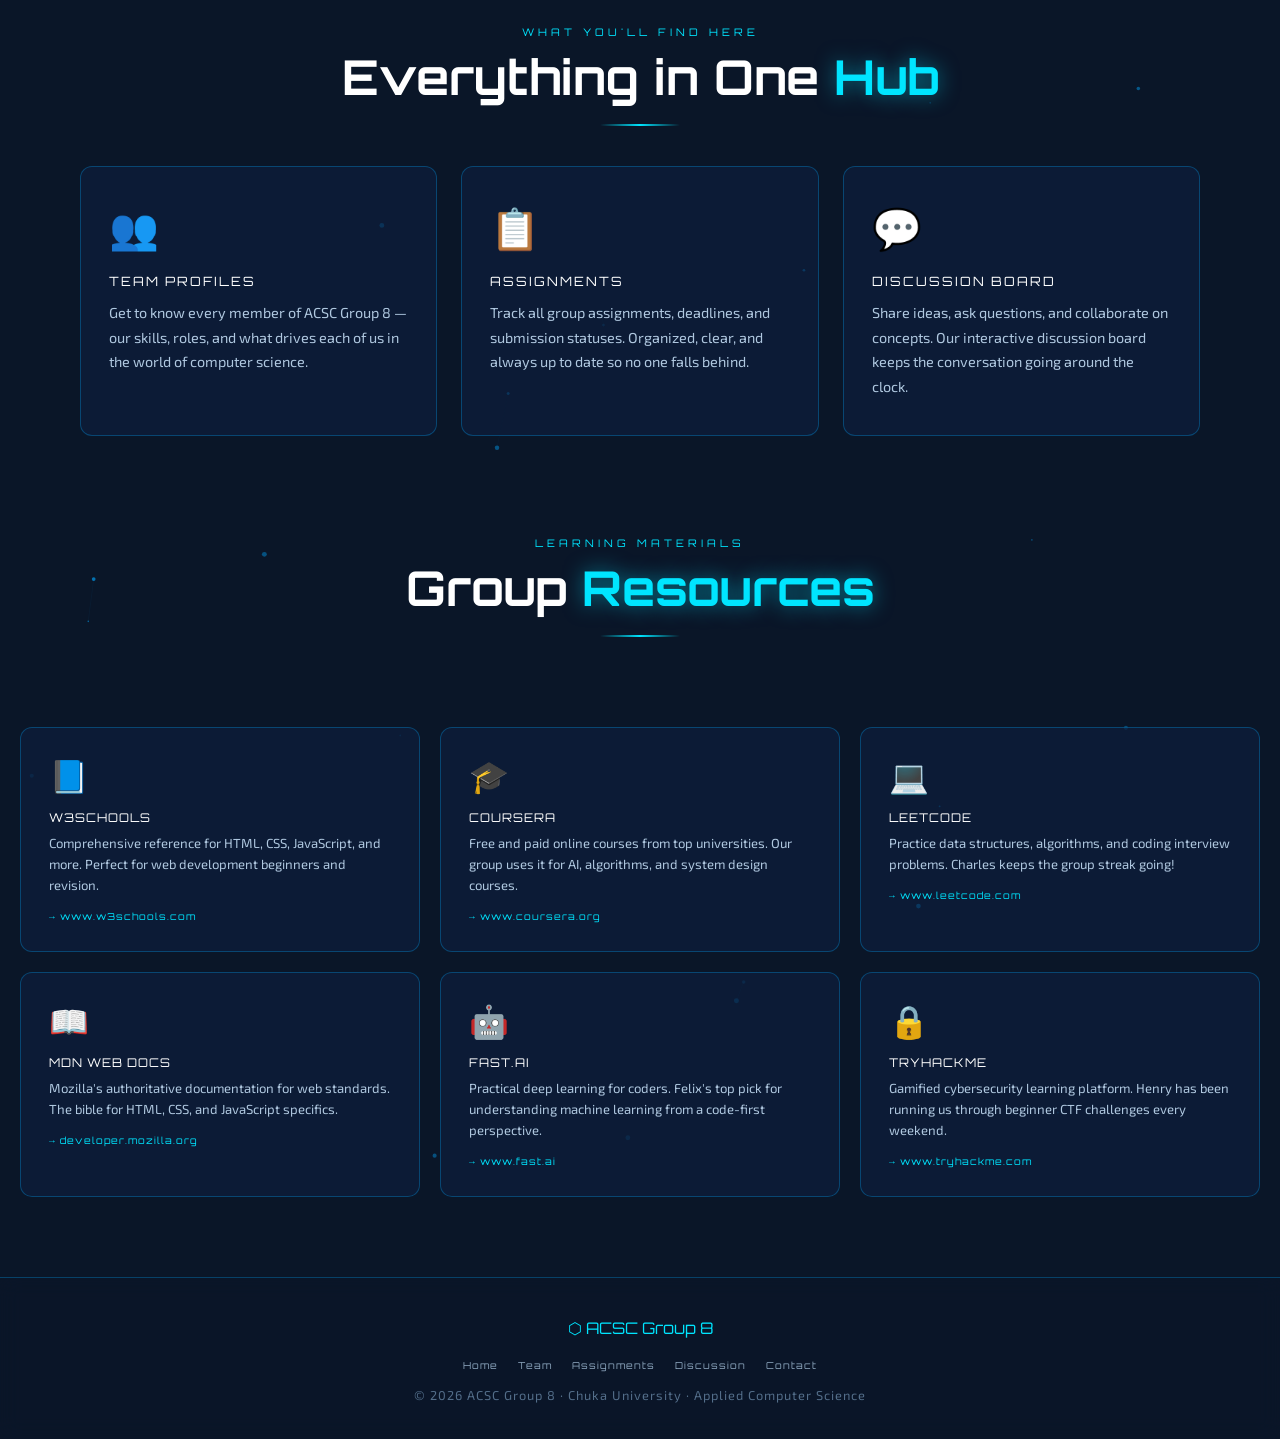
==== commit ba65f9b3: "separated js from html" ====
--- a/home/index.html
+++ b/home/index.html
@@ -105,7 +105,7 @@
           <h2>A Team Built for <span class="text-cyan">Innovation</span></h2>
           <p>We are a group of 9 Applied computer science students — 8 young men and one exceptional lady — brought together by a shared dedication to academic excellence and technological discovery.</p>
           <p>From algorithm design to full-stack development, we tackle every challenge with curiosity and determination. This website is both our digital HQ and our first major collaborative project.</p>
-          <a href="team.html" class="btn btn-outline" style="margin-top:20px">Meet the Team →</a>
+          <a href="../team/team.html" class="btn btn-outline" style="margin-top:20px">Meet the Team →</a>
         </div>
         <div class="about-visual reveal" data-delay="200">
           <div class="about-card">
@@ -165,42 +165,42 @@
     </div>
 
     <div class="resources-grid">
-      <a href="#" class="resource-card reveal">
+      <a href="https://w3schools.com" target="_blank" class="resource-card reveal">
         <span class="resource-icon">📘</span>
         <div class="resource-name">W3Schools</div>
         <p class="resource-desc">Comprehensive reference for HTML, CSS, JavaScript, and more. Perfect for web development beginners and revision.</p>
         <span class="resource-link">→ www.w3schools.com</span>
       </a>
 
-      <a href="#" class="resource-card reveal" data-delay="100">
+      <a href="https://coursera.org" target="_blank" class="resource-card reveal" data-delay="100">
         <span class="resource-icon">🎓</span>
         <div class="resource-name">Coursera</div>
         <p class="resource-desc">Free and paid online courses from top universities. Our group uses it for AI, algorithms, and system design courses.</p>
         <span class="resource-link">→ www.coursera.org</span>
       </a>
 
-      <a href="#" class="resource-card reveal" data-delay="200">
+      <a href="https://leetcode.com" target="_blank" class="resource-card reveal" data-delay="200">
         <span class="resource-icon">💻</span>
         <div class="resource-name">LeetCode</div>
         <p class="resource-desc">Practice data structures, algorithms, and coding interview problems. Charles keeps the group streak going!</p>
         <span class="resource-link">→ www.leetcode.com</span>
       </a>
 
-      <a href="#" class="resource-card reveal" data-delay="100">
+      <a href="https://developer.mozilla.org" target="_blank" class="resource-card reveal" data-delay="100">
         <span class="resource-icon">📖</span>
         <div class="resource-name">MDN Web Docs</div>
         <p class="resource-desc">Mozilla's authoritative documentation for web standards. The bible for HTML, CSS, and JavaScript specifics.</p>
         <span class="resource-link">→ developer.mozilla.org</span>
       </a>
 
-      <a href="#" class="resource-card reveal" data-delay="200">
+      <a href="https://fast.ai" target="_blank" class="resource-card reveal" data-delay="200">
         <span class="resource-icon">🤖</span>
         <div class="resource-name">Fast.ai</div>
         <p class="resource-desc">Practical deep learning for coders. Felix's top pick for understanding machine learning from a code-first perspective.</p>
         <span class="resource-link">→ www.fast.ai</span>
       </a>
 
-      <a href="#" class="resource-card reveal" data-delay="300">
+      <a href="https://tryhackme.com" target="_blank" class="resource-card reveal" data-delay="300">
         <span class="resource-icon">🔒</span>
         <div class="resource-name">TryHackMe</div>
         <p class="resource-desc">Gamified cybersecurity learning platform. Henry has been running us through beginner CTF challenges every weekend.</p>
